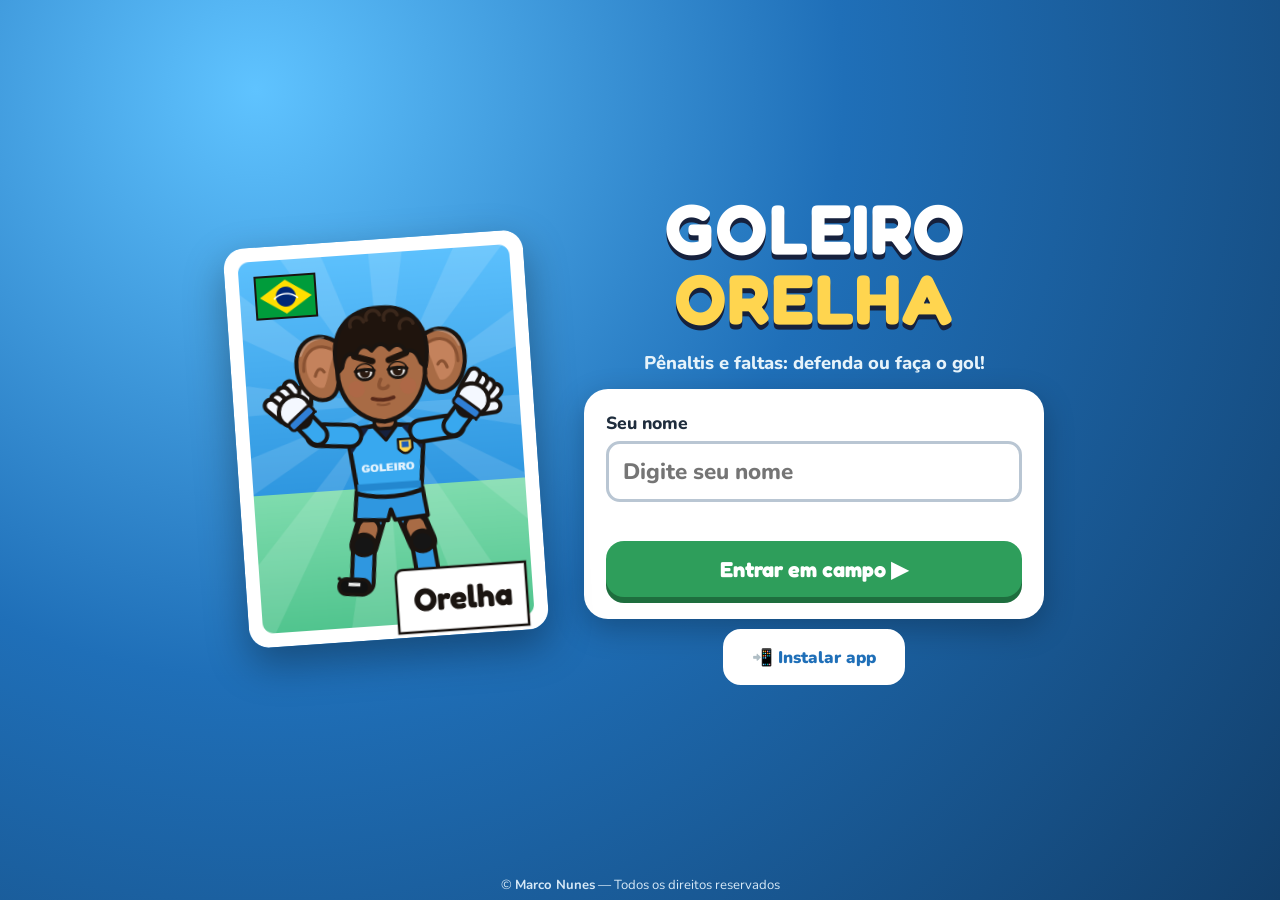
==== index.html @ e277b748 "Goleiro Orelha: pênaltis e faltas, modo goleiro e modo jogador Co-Authored-By: Claude Opus 5.5 <nore" ====
<!DOCTYPE html>
<html lang="pt-BR">
<head>
  <meta charset="UTF-8">
  <meta name="viewport" content="width=device-width, initial-scale=1.0, viewport-fit=cover">
  <meta name="theme-color" content="#1f6fb8">
  <meta name="author" content="Marco Nunes">
  <meta name="description" content="Goleiro Orelha: jogo de pênaltis e faltas. Defenda como goleiro ou desenhe o chute como atacante.">
  <meta name="mobile-web-app-capable" content="yes">
  <meta name="apple-mobile-web-app-capable" content="yes">
  <meta name="apple-mobile-web-app-title" content="Goleiro Orelha">
  <meta name="apple-mobile-web-app-status-bar-style" content="black-translucent">
  <meta name="format-detection" content="telephone=no">
  <title>Goleiro Orelha</title>
  <link rel="manifest" href="manifest.json">
  <link rel="icon" type="image/png" href="icons/icon-192.png">
  <link rel="apple-touch-icon" href="icons/apple-touch-icon.png">
  <link rel="preconnect" href="https://fonts.googleapis.com">
  <link rel="preconnect" href="https://fonts.gstatic.com" crossorigin>
  <link href="https://fonts.googleapis.com/css2?family=Fredoka:wght@500;600;700&family=Nunito:wght@700;800;900&display=swap" rel="stylesheet">
  <link rel="stylesheet" href="style.css?v=1">
</head>
<body>
  <main class="app">

    <!-- 1. Início: figurinha do Orelha e nome do jogador -->
    <section class="tela ativa" id="tela-nome">
      <div class="inicio">
        <img class="figurinha" src="personagens/orelha/capa.png" alt="Figurinha do Goleiro Orelha" width="600" height="800">
        <div class="inicio-lado">
          <h1 class="titulo"><span>GOLEIRO</span> <span class="ouro">ORELHA</span></h1>
          <p class="slogan">Pênaltis e faltas: defenda ou faça o gol!</p>
          <form class="cartao" id="form-nome" autocomplete="off">
            <label class="campo">
              <span>Seu nome</span>
              <input type="text" id="nome" maxlength="24" placeholder="Digite seu nome" required autocapitalize="words" autocorrect="off" spellcheck="false" enterkeyhint="go">
            </label>
            <p class="erro" id="erro-nome" role="alert"></p>
            <button class="btn-grande" type="submit">Entrar em campo ▶</button>
          </form>
          <button class="btn-sec" id="btn-instalar" type="button" hidden>📲 Instalar app</button>
        </div>
      </div>
    </section>

    <!-- 2. Modo: Goleiro ou Jogador -->
    <section class="tela" id="tela-modo">
      <h2 class="subtitulo">Escolha quem você quer ser, <span id="nome-modo"></span>!</h2>
      <div class="grade-escolhas">
        <button class="escolha" type="button" data-modo="goleiro">
          <span class="escolha-sprite" data-sprite="orelhaGoleiro" data-estado="pronto"></span>
          <span class="escolha-titulo">🧤 GOLEIRO</span>
          <span class="escolha-texto">Pule para o canto certo e defenda o chute do atacante.</span>
        </button>
        <button class="escolha" type="button" data-modo="jogador">
          <span class="escolha-sprite" data-sprite="orelhaAtacante" data-estado="comemora"></span>
          <span class="escolha-titulo">⚽ JOGADOR</span>
          <span class="escolha-texto">Desenhe o chute com o dedo e engane o goleiro.</span>
        </button>
      </div>
      <button class="btn-sec" type="button" data-voltar="tela-nome">← Voltar</button>
    </section>

    <!-- 3. Cobrança e nível -->
    <section class="tela" id="tela-nivel">
      <h2 class="subtitulo">Como vai ser a disputa?</h2>
      <div class="cartao cartao-config">
        <p class="rotulo">Cobrança</p>
        <div class="chips" id="chips-tipo">
          <button class="chip ativo" type="button" data-tipo="penalti">⚽ Pênalti</button>
          <button class="chip" type="button" data-tipo="falta">🧱 Falta</button>
          <button class="chip" type="button" data-tipo="misto">🔁 Os dois</button>
        </div>
        <p class="rotulo">Nível</p>
        <div class="chips" id="chips-nivel">
          <button class="chip ativo" type="button" data-nivel="facil">🙂 Fácil</button>
          <button class="chip" type="button" data-nivel="dificil">🔥 Difícil</button>
        </div>
        <p class="rotulo">Cobranças</p>
        <div class="chips" id="chips-qtd">
          <button class="chip ativo" type="button" data-qtd="5">5</button>
          <button class="chip" type="button" data-qtd="10">10</button>
        </div>
      </div>
      <div class="linha-botoes">
        <button class="btn-sec" type="button" data-voltar="tela-modo">← Voltar</button>
        <button class="btn-grande" id="btn-comecar" type="button">Começar ▶</button>
      </div>
    </section>

    <!-- 4. Jogo: painel lateral + campo -->
    <section class="tela" id="tela-jogo">
      <div class="jogo">
        <nav class="painel" aria-label="Controles do jogo">
          <button class="btn-painel" id="btn-som" type="button" aria-label="Som ligado"><span class="ic">⏻</span><span class="tx">Som</span></button>
          <button class="btn-painel" id="btn-pausa" type="button" aria-label="Pausar"><span class="ic">⏸</span><span class="tx">Pausar</span></button>
          <button class="btn-painel" id="btn-config" type="button" aria-label="Configurações"><span class="ic">⚙</span><span class="tx">Ajustes</span></button>
          <button class="btn-painel" id="btn-ajuda" type="button" aria-label="Ajuda"><span class="ic">?</span><span class="tx">Ajuda</span></button>
          <button class="btn-painel" id="btn-sair" type="button" aria-label="Sair da partida"><span class="ic">⌂</span><span class="tx">Sair</span></button>
        </nav>
        <div class="campo-area">
          <canvas id="campo" aria-label="Campo de futebol"></canvas>
          <div class="placar" aria-live="polite">
            <p class="placar-titulo">PLACAR</p>
            <p><span id="rotulo-a">DEFESAS</span> <b id="placar-a">0</b></p>
            <p><span id="rotulo-b">GOLS</span> <b id="placar-b">0</b></p>
            <p class="placar-cobranca" id="placar-cobranca">1/5</p>
          </div>
          <div class="aviso" id="aviso" aria-live="assertive"></div>
          <div class="dica" id="dica" hidden></div>
          <!-- controles do goleiro: as 5 direções -->
          <div class="controles" id="controles" hidden>
            <p class="controles-titulo">CONTROLES DO GOLEIRO</p>
            <div class="controles-grade">
              <button class="dir" type="button" data-zona="esqAlto" aria-label="Pular alto à esquerda">↖</button>
              <button class="dir" type="button" data-zona="centro" aria-label="Defender no centro">⬆</button>
              <button class="dir" type="button" data-zona="dirAlto" aria-label="Pular alto à direita">↗</button>
              <button class="dir" type="button" data-zona="esqBaixo" aria-label="Pular à esquerda">⬅</button>
              <span></span>
              <button class="dir" type="button" data-zona="dirBaixo" aria-label="Pular à direita">➡</button>
            </div>
          </div>
        </div>
      </div>

      <!-- explicação antes da primeira cobrança -->
      <div class="modal" id="modal-ajuda" hidden>
        <div class="cartao modal-cartao">
          <h3 class="subtitulo" id="ajuda-titulo">Como jogar</h3>
          <div id="ajuda-texto"></div>
          <button class="btn-grande" id="ajuda-ok" type="button">Bora! ▶</button>
        </div>
      </div>
      <div class="modal" id="modal-pausa" hidden>
        <div class="cartao modal-cartao">
          <h3 class="subtitulo">⏸ Jogo pausado</h3>
          <div class="linha-botoes">
            <button class="btn-grande" id="pausa-continuar" type="button">Continuar ▶</button>
            <button class="btn-sec" id="pausa-sair" type="button">Sair da partida</button>
          </div>
        </div>
      </div>
      <div class="modal" id="modal-config" hidden>
        <div class="cartao modal-cartao">
          <h3 class="subtitulo">⚙ Ajustes</h3>
          <p class="rotulo">Nível (vale na próxima cobrança)</p>
          <div class="chips" id="config-nivel">
            <button class="chip" type="button" data-nivel="facil">🙂 Fácil</button>
            <button class="chip" type="button" data-nivel="dificil">🔥 Difícil</button>
          </div>
          <p class="rotulo">Torcida</p>
          <div class="chips" id="config-torcida">
            <button class="chip" type="button" data-torcida="1">📣 Ligada</button>
            <button class="chip" type="button" data-torcida="0">🤫 Desligada</button>
          </div>
          <button class="btn-grande" id="config-ok" type="button">OK</button>
        </div>
      </div>
    </section>

    <!-- 5. Fim -->
    <section class="tela" id="tela-fim">
      <div class="cartao cartao-fim">
        <span class="fim-sprite" id="fim-sprite"></span>
        <h2 class="subtitulo" id="fim-titulo">Fim de jogo!</h2>
        <p class="fim-placar" id="fim-placar"></p>
        <p class="estrelas" id="fim-estrelas"></p>
        <p class="fim-texto" id="fim-texto"></p>
        <p class="recorde" id="fim-recorde"></p>
        <div class="linha-botoes">
          <button class="btn-grande" id="btn-de-novo" type="button">↻ Jogar de novo</button>
          <button class="btn-sec" id="btn-trocar-modo" type="button">Trocar modo</button>
        </div>
      </div>
      <div class="confete" id="confete" aria-hidden="true"></div>
    </section>
  </main>

  <footer class="credito">© <b>Marco Nunes</b> — Todos os direitos reservados</footer>

  <script src="dados.js?v=1"></script>
  <script src="jogo.js?v=1"></script>
  <script>
    if ('serviceWorker' in navigator) {
      window.addEventListener('load', () => navigator.serviceWorker.register('service-worker.js'));
    }
  </script>
</body>
</html>
---- style.css ----
/* Goleiro Orelha — © Marco Nunes — Todos os direitos reservados. */
:root {
  --azul: #1f6fb8;
  --azul-claro: #38a8ef;
  --marinho: #16213d;
  --ouro: #ffd54f;
  --verde: #2e9e5b;
  --vermelho: #e53935;
  --painel: #e8eef4;
  --painel-borda: #b9c6d3;
  --texto: #1f2d3d;
  --campo: #5f8aa0;
  --branco: #ffffff;
}

* { box-sizing: border-box; }
html, body { margin: 0; height: 100%; }
body {
  font-family: 'Nunito', system-ui, sans-serif;
  color: var(--texto);
  background: radial-gradient(circle at 20% 10%, #5fc3ff 0, #1f6fb8 45%, #123f6b 100%);
  min-height: 100dvh;
  display: flex; flex-direction: column;
  overscroll-behavior-y: none;            /* no Android, puxar a tela não recarrega o jogo */
  touch-action: manipulation;             /* sem zoom de dois toques */
  -webkit-user-select: none; user-select: none;
  -webkit-tap-highlight-color: transparent;
}
input { -webkit-user-select: text; user-select: text; }
:focus-visible { outline: 4px solid var(--ouro); outline-offset: 3px; }

.app {
  flex: 1; min-height: 0; width: 100%;
  padding: max(10px, env(safe-area-inset-top)) max(14px, env(safe-area-inset-right)) 6px max(14px, env(safe-area-inset-left));
  display: flex; flex-direction: column;
}
.tela { display: none; flex: 1; min-height: 0; flex-direction: column; align-items: center; justify-content: safe center; gap: 16px; overflow-y: auto; }
.tela.ativa { display: flex; animation: entrar 0.3s ease; }
@keyframes entrar { from { opacity: 0; transform: translateY(8px); } to { opacity: 1; transform: none; } }

h1, h2, h3 { font-family: 'Fredoka', 'Nunito', sans-serif; margin: 0; }
.titulo { font-size: clamp(2.4rem, 7vw, 4.4rem); line-height: 1; color: #fff; text-shadow: 0 5px 0 var(--marinho); letter-spacing: 1px; text-align: center; }
.titulo span { display: inline-block; }
.ouro { color: var(--ouro); }
.slogan { color: #e6f3fa; font-weight: 800; font-size: 1.15rem; margin: 6px 0 4px; text-align: center; }
.subtitulo { font-size: clamp(1.4rem, 4vw, 2rem); color: #fff; text-align: center; text-shadow: 0 3px 0 rgba(0,0,0,.25); }
.cartao { background: #fff; border-radius: 24px; padding: clamp(14px, 3vw, 22px); box-shadow: 0 10px 30px rgba(0,0,0,.25); width: min(460px, 100%); }
.cartao .subtitulo { color: var(--azul); text-shadow: none; }

/* início */
.inicio { display: flex; align-items: center; justify-content: center; gap: clamp(16px, 4vw, 48px); flex-wrap: wrap; width: 100%; }
.figurinha { width: clamp(150px, 26vw, 300px); height: auto; border-radius: 20px; transform: rotate(-4deg); box-shadow: 0 16px 40px rgba(0,0,0,.35); animation: balancar 3s ease-in-out infinite; }
@keyframes balancar { 50% { transform: rotate(3deg) translateY(-6px); } }
.inicio-lado { display: flex; flex-direction: column; align-items: center; gap: 10px; width: min(460px, 100%); }
#form-nome { display: flex; flex-direction: column; gap: 10px; }
.campo { display: flex; flex-direction: column; gap: 6px; font-weight: 800; font-size: 1.1rem; }
#nome { font: inherit; font-size: 1.4rem; padding: 12px 14px; border-radius: 14px; border: 3px solid var(--painel-borda); }
#nome:focus { border-color: var(--azul); outline: none; }
.erro { color: var(--vermelho); font-weight: 800; margin: 0; min-height: 1.2em; }

.btn-grande, .btn-sec { font: inherit; font-weight: 900; border-radius: 18px; cursor: pointer; min-height: 56px; padding: 10px 26px; }
.btn-grande { font-family: 'Fredoka', sans-serif; font-size: 1.35rem; color: #fff; background: var(--verde); border: none; box-shadow: 0 6px 0 #1e6e3e; }
.btn-grande:active { transform: translateY(4px); box-shadow: 0 2px 0 #1e6e3e; }
.btn-sec { font-size: 1.05rem; background: #fff; color: var(--azul); border: 3px solid #fff; }
.linha-botoes { display: flex; flex-wrap: wrap; gap: 12px; justify-content: center; }

/* escolha do modo (como no protótipo) */
.grade-escolhas { display: grid; grid-template-columns: repeat(auto-fit, minmax(240px, 1fr)); gap: 18px; width: min(820px, 100%); }
.escolha {
  font: inherit; cursor: pointer; border: 4px solid #cfe3f2; border-radius: 26px; background: linear-gradient(#ffffff, #e8f1f8);
  padding: 16px; display: grid; grid-template-columns: auto 1fr; grid-template-rows: auto auto; column-gap: 14px; align-items: center; text-align: left;
  box-shadow: 0 0 0 4px rgba(255,255,255,.25), 0 10px 26px rgba(0,0,0,.25); transition: transform .15s;
}
.escolha:hover, .escolha:focus-visible { transform: translateY(-4px) scale(1.02); border-color: var(--ouro); }
.escolha-sprite { grid-row: span 2; width: 110px; aspect-ratio: 1; background-repeat: no-repeat; }
.escolha-titulo { font-family: 'Fredoka', sans-serif; font-size: 1.9rem; color: var(--marinho); }
.escolha-texto { font-weight: 700; color: #4a5b6c; }

.cartao-config { display: flex; flex-direction: column; gap: 8px; }
.rotulo { margin: 6px 0 0; font-weight: 900; color: var(--marinho); }
.chips { display: flex; flex-wrap: wrap; gap: 8px; }
.chip { font: inherit; font-weight: 900; font-size: 1.05rem; min-height: 48px; padding: 6px 16px; border-radius: 999px; border: 3px solid var(--painel-borda); background: #fff; color: var(--texto); cursor: pointer; }
.chip.ativo { background: var(--azul); border-color: var(--azul); color: #fff; }

/* ---------- jogo ---------- */
#tela-jogo { justify-content: stretch; align-items: stretch; }
.jogo { flex: 1; min-height: 0; display: grid; grid-template-columns: auto 1fr; gap: 12px; }
.painel {
  background: var(--painel); border-radius: 24px; padding: 12px 10px; display: flex; flex-direction: column; gap: 10px; align-items: center; justify-content: center;
  box-shadow: inset -10px 0 0 -6px #cdd8e2, 0 8px 22px rgba(0,0,0,.25); position: relative;
}
/* espiral de caderno, como no protótipo */
.painel::after {
  content: ''; position: absolute; right: -9px; top: 18px; bottom: 18px; width: 18px;
  background: radial-gradient(circle at 9px 9px, #8fa1b3 5px, transparent 6px) 0 0 / 18px 30px repeat-y;
}
.btn-painel {
  width: 70px; height: 70px; border-radius: 18px; border: 3px solid var(--painel-borda); background: linear-gradient(#fff, #dfe7ef);
  box-shadow: 0 4px 0 #b3c1ce; cursor: pointer; display: flex; flex-direction: column; align-items: center; justify-content: center; gap: 2px; color: #24384c; font: inherit;
}
.btn-painel .ic { font-size: 1.7rem; line-height: 1; font-weight: 900; }
.btn-painel .tx { font-size: .72rem; font-weight: 900; }
.btn-painel[aria-pressed="false"] { opacity: .5; }
.btn-painel:active { transform: translateY(3px); box-shadow: 0 1px 0 #b3c1ce; }

.campo-area { position: relative; min-height: 0; border-radius: 24px; overflow: hidden; background: var(--campo); box-shadow: 0 8px 22px rgba(0,0,0,.25); }
#campo { position: absolute; inset: 0; width: 100%; height: 100%; display: block; touch-action: none; }

.placar {
  position: absolute; top: 10px; right: 10px; background: rgba(240,245,250,.95); border: 3px solid var(--painel-borda); border-radius: 16px;
  padding: 6px 14px; text-align: right; font-weight: 900; font-size: clamp(.8rem, 1.8vw, 1.05rem); line-height: 1.35; pointer-events: none;
}
.placar p { margin: 0; }
.placar-titulo { text-align: center; font-family: 'Fredoka', sans-serif; font-size: 1.15em; border-bottom: 2px solid var(--painel-borda); margin-bottom: 2px !important; }
.placar b { font-size: 1.25em; color: var(--azul); }
.placar-cobranca { color: #5a6b7c; text-align: center !important; }
.placar-cobranca::before { content: "cobrança "; }

.aviso {
  position: absolute; left: 50%; top: 42%; transform: translate(-50%, -50%) scale(0); pointer-events: none;
  font-family: 'Fredoka', sans-serif; font-size: clamp(2.2rem, 8vw, 5rem); color: #fff; white-space: nowrap;
  text-shadow: 0 5px 0 var(--marinho), 0 0 24px rgba(0,0,0,.4); -webkit-text-stroke: 2px var(--marinho);
}
.aviso.mostrar { animation: estourar 1.5s ease forwards; }
@keyframes estourar { 0% { transform: translate(-50%, -50%) scale(0) rotate(-8deg); } 18% { transform: translate(-50%, -50%) scale(1.15) rotate(3deg); } 30% { transform: translate(-50%, -50%) scale(1) rotate(0); } 85% { opacity: 1; } 100% { opacity: 0; transform: translate(-50%, -50%) scale(1); } }
.dica {
  position: absolute; right: 10px; bottom: 10px; background: rgba(22,33,61,.85); color: #fff; font-weight: 900;
  padding: 8px 16px; border-radius: 18px; font-size: clamp(.85rem, 2vw, 1.05rem); text-align: center; pointer-events: none; max-width: min(42%, 340px);
}

.controles {
  position: absolute; left: 10px; bottom: 10px; background: rgba(36,56,76,.82); border-radius: 18px; padding: 8px 10px 10px;
}
.controles-titulo { margin: 0 0 6px; color: #fff; font-weight: 900; font-size: .72rem; text-align: center; letter-spacing: .5px; }
.controles-grade { display: grid; grid-template-columns: repeat(3, var(--botao, 64px)); gap: 8px; }
.dir {
  height: var(--botao, 64px); border-radius: 16px; border: 3px solid #cfe0ee; background: linear-gradient(#fff, #dde8f1); font-size: 1.8rem; font-weight: 900; color: #24384c;
  box-shadow: 0 4px 0 #9fb3c5; cursor: pointer; touch-action: manipulation;
}
.dir:active, .dir.apertado { transform: translateY(3px); background: var(--ouro); box-shadow: 0 1px 0 #9fb3c5; }
.controles.travado .dir { opacity: .45; }

.modal { position: fixed; inset: 0; z-index: 20; background: rgba(10,20,35,.6); display: grid; place-items: center; padding: 16px; }
.modal[hidden] { display: none; }
.modal-cartao { display: flex; flex-direction: column; gap: 12px; max-height: 90dvh; overflow: auto; overscroll-behavior: contain; }
#ajuda-texto { font-weight: 700; font-size: 1.05rem; line-height: 1.5; }
#ajuda-texto ul { margin: 0; padding-left: 1.2em; }
#ajuda-texto li { margin-bottom: 6px; }

/* fim */
.cartao-fim { text-align: center; display: flex; flex-direction: column; align-items: center; gap: 8px; }
.fim-sprite { width: 170px; aspect-ratio: 1; background-repeat: no-repeat; }
.fim-placar { font-family: 'Fredoka', sans-serif; font-size: 2rem; margin: 0; color: var(--marinho); }
.estrelas { font-size: 2.6rem; margin: 0; letter-spacing: 6px; }
.fim-texto { font-weight: 800; font-size: 1.1rem; margin: 0; }
.recorde { font-weight: 900; color: var(--azul); margin: 0; }
.confete { position: fixed; inset: 0; pointer-events: none; overflow: hidden; z-index: 30; }
.confete span { position: absolute; top: -40px; font-size: 1.8rem; animation: cair linear forwards; }
@keyframes cair { to { transform: translateY(110vh) rotate(540deg); } }

.credito { text-align: center; font-size: .82rem; color: #d7e9f7; padding: 2px 12px max(6px, env(safe-area-inset-bottom)); }
body.jogando .credito { display: none; }

/* celular em pé: painel vira uma barra em cima */
@media (orientation: portrait), (max-width: 700px) {
  .jogo { grid-template-columns: 1fr; grid-template-rows: auto 1fr; }
  .painel { flex-direction: row; padding: 8px; border-radius: 18px; }
  .painel::after { display: none; }
  .btn-painel { width: 56px; height: 52px; border-radius: 14px; }
  .btn-painel .ic { font-size: 1.3rem; }
  .btn-painel .tx { font-size: .6rem; }
  .controles { left: 50%; transform: translateX(-50%); --botao: clamp(56px, 17vw, 72px); }
  .escolha-sprite { width: 86px; }
  .placar { top: 6px; right: auto; left: 50%; transform: translateX(-50%); display: flex; gap: 10px; align-items: baseline; padding: 3px 12px; border-radius: 999px; white-space: nowrap; font-size: .74rem; }
  .placar-titulo { display: none; }
  .placar-cobranca::before { content: "⚽ "; }
}
/* celular deitado e baixinho */
@media (max-height: 620px) {
  .fim-sprite { width: 110px; }
  .cartao-fim { gap: 4px; padding: 12px; }
  .estrelas { font-size: 2rem; }
}
@media (max-height: 460px) {
  .btn-painel { width: 54px; height: 50px; }
  .btn-painel .tx { display: none; }
  .controles { --botao: 50px; padding: 6px; }
  .controles-titulo { display: none; }
  .figurinha { width: 130px; }
  .titulo { font-size: 2.2rem; }
}

@media (prefers-reduced-motion: reduce) {
  *, *::before, *::after { animation-duration: .01ms !important; animation-iteration-count: 1 !important; }
}
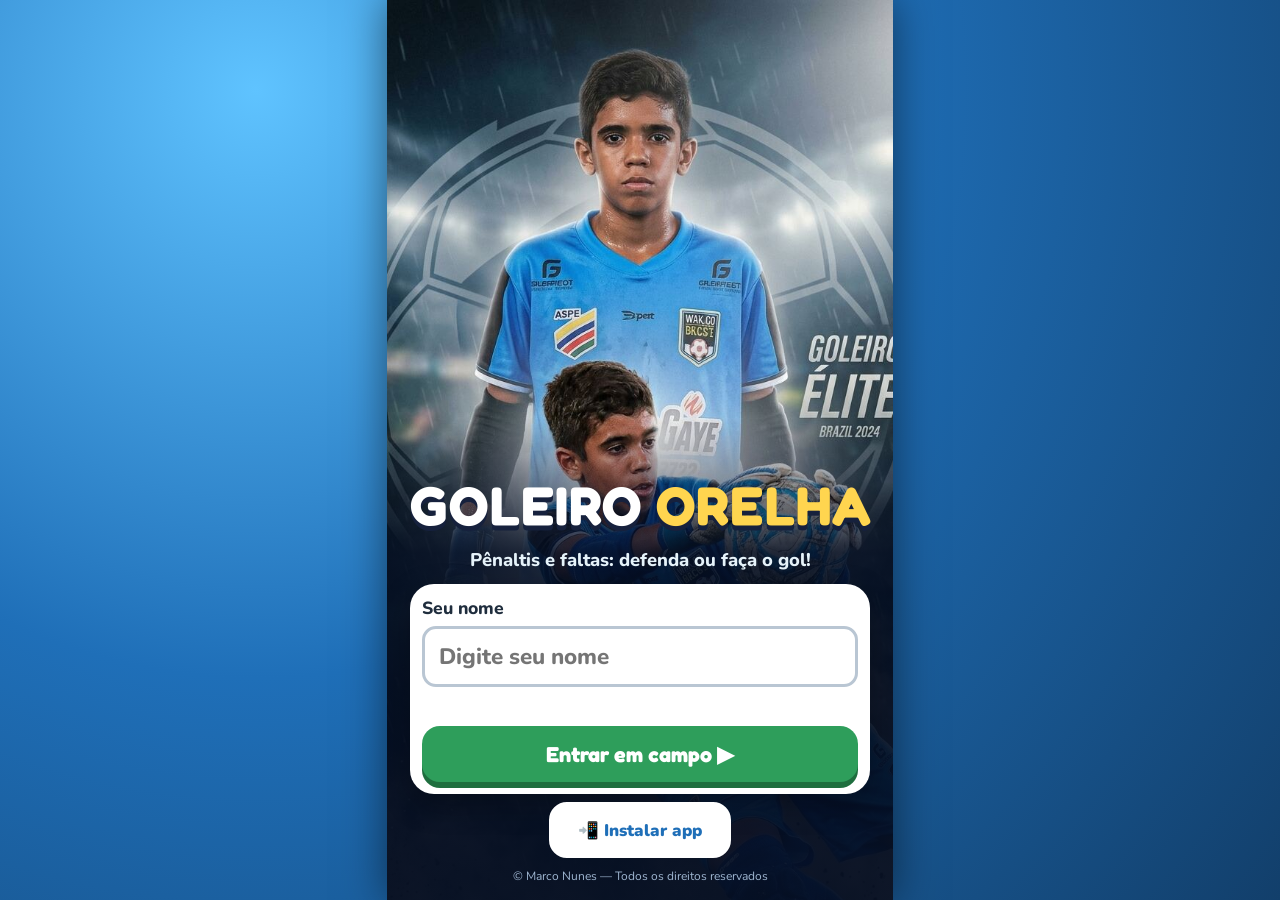
==== commit 562fc834: "Jogo vertical em perspectiva 3D, sprites flat, pôster de início, batucada e música de torcida no gol" ====
--- a/index.html
+++ b/index.html
@@ -18,16 +18,16 @@
   <link rel="preconnect" href="https://fonts.googleapis.com">
   <link rel="preconnect" href="https://fonts.gstatic.com" crossorigin>
   <link href="https://fonts.googleapis.com/css2?family=Fredoka:wght@500;600;700&family=Nunito:wght@700;800;900&display=swap" rel="stylesheet">
-  <link rel="stylesheet" href="style.css?v=1">
+  <link rel="stylesheet" href="style.css?v=3">
 </head>
-<body>
+<body class="tela-cheia">
   <main class="app">
 
     <!-- 1. Início: figurinha do Orelha e nome do jogador -->
     <section class="tela ativa" id="tela-nome">
-      <div class="inicio">
-        <img class="figurinha" src="personagens/orelha/capa.png" alt="Figurinha do Goleiro Orelha" width="600" height="800">
-        <div class="inicio-lado">
+      <div class="capa-inicio">
+        <img class="capa-img" src="assets/capa-inicio.jpg" alt="O goleiro Orelha defendendo a bola" width="688" height="1529">
+        <div class="capa-conteudo">
           <h1 class="titulo"><span>GOLEIRO</span> <span class="ouro">ORELHA</span></h1>
           <p class="slogan">Pênaltis e faltas: defenda ou faça o gol!</p>
           <form class="cartao" id="form-nome" autocomplete="off">
@@ -39,6 +39,7 @@
             <button class="btn-grande" type="submit">Entrar em campo ▶</button>
           </form>
           <button class="btn-sec" id="btn-instalar" type="button" hidden>📲 Instalar app</button>
+          <p class="credito-capa">© Marco Nunes — Todos os direitos reservados</p>
         </div>
       </div>
     </section>
@@ -88,38 +89,36 @@
       </div>
     </section>
 
-    <!-- 4. Jogo: painel lateral + campo -->
+    <!-- 4. Jogo: tela vertical, câmera atrás do cobrador (como os jogos de pênalti de celular) -->
     <section class="tela" id="tela-jogo">
-      <div class="jogo">
-        <nav class="painel" aria-label="Controles do jogo">
-          <button class="btn-painel" id="btn-som" type="button" aria-label="Som ligado"><span class="ic">⏻</span><span class="tx">Som</span></button>
-          <button class="btn-painel" id="btn-pausa" type="button" aria-label="Pausar"><span class="ic">⏸</span><span class="tx">Pausar</span></button>
-          <button class="btn-painel" id="btn-config" type="button" aria-label="Configurações"><span class="ic">⚙</span><span class="tx">Ajustes</span></button>
-          <button class="btn-painel" id="btn-ajuda" type="button" aria-label="Ajuda"><span class="ic">?</span><span class="tx">Ajuda</span></button>
-          <button class="btn-painel" id="btn-sair" type="button" aria-label="Sair da partida"><span class="ic">⌂</span><span class="tx">Sair</span></button>
-        </nav>
-        <div class="campo-area">
-          <canvas id="campo" aria-label="Campo de futebol"></canvas>
-          <div class="placar" aria-live="polite">
-            <p class="placar-titulo">PLACAR</p>
-            <p><span id="rotulo-a">DEFESAS</span> <b id="placar-a">0</b></p>
-            <p><span id="rotulo-b">GOLS</span> <b id="placar-b">0</b></p>
-            <p class="placar-cobranca" id="placar-cobranca">1/5</p>
+      <div class="palco">
+        <canvas id="campo" aria-label="Campo de futebol"></canvas>
+        <div class="hud">
+          <div class="hud-grupo">
+            <button class="btn-hud" id="btn-pausa" type="button" aria-label="Pausar">⏸</button>
+            <button class="btn-hud" id="btn-som" type="button" aria-label="Som ligado">🔊</button>
           </div>
-          <div class="aviso" id="aviso" aria-live="assertive"></div>
-          <div class="dica" id="dica" hidden></div>
-          <!-- controles do goleiro: as 5 direções -->
-          <div class="controles" id="controles" hidden>
-            <p class="controles-titulo">CONTROLES DO GOLEIRO</p>
-            <div class="controles-grade">
-              <button class="dir" type="button" data-zona="esqAlto" aria-label="Pular alto à esquerda">↖</button>
-              <button class="dir" type="button" data-zona="centro" aria-label="Defender no centro">⬆</button>
-              <button class="dir" type="button" data-zona="dirAlto" aria-label="Pular alto à direita">↗</button>
-              <button class="dir" type="button" data-zona="esqBaixo" aria-label="Pular à esquerda">⬅</button>
-              <span></span>
-              <button class="dir" type="button" data-zona="dirBaixo" aria-label="Pular à direita">➡</button>
-            </div>
+          <div class="estrelas-hud" id="estrelas-hud" aria-label="Cobranças"></div>
+          <div class="hud-grupo">
+            <button class="btn-hud" id="btn-ajuda" type="button" aria-label="Ajuda">?</button>
+            <button class="btn-hud" id="btn-config" type="button" aria-label="Ajustes">⚙</button>
+            <button class="btn-hud" id="btn-sair" type="button" aria-label="Sair da partida">⌂</button>
           </div>
+        </div>
+        <div class="placar" aria-live="polite">
+          <span><span id="rotulo-a">DEFESAS</span> <b id="placar-a">0</b></span>
+          <span><span id="rotulo-b">GOLS</span> <b id="placar-b">0</b></span>
+          <span class="placar-cobranca" id="placar-cobranca">1/5</span>
+        </div>
+        <div class="aviso" id="aviso" aria-live="assertive"></div>
+        <div class="dica" id="dica" hidden></div>
+        <!-- controles do goleiro: as 5 direções (também dá para tocar no canto do gol) -->
+        <div class="controles" id="controles" hidden>
+          <button class="dir d-esqAlto" type="button" data-zona="esqAlto" aria-label="Pular alto à esquerda">↖</button>
+          <button class="dir d-esqBaixo" type="button" data-zona="esqBaixo" aria-label="Pular à esquerda">⬅</button>
+          <button class="dir d-centro" type="button" data-zona="centro" aria-label="Defender no centro">⬆</button>
+          <button class="dir d-dirBaixo" type="button" data-zona="dirBaixo" aria-label="Pular à direita">➡</button>
+          <button class="dir d-dirAlto" type="button" data-zona="dirAlto" aria-label="Pular alto à direita">↗</button>
         </div>
       </div>
 
@@ -178,8 +177,8 @@
 
   <footer class="credito">© <b>Marco Nunes</b> — Todos os direitos reservados</footer>
 
-  <script src="dados.js?v=1"></script>
-  <script src="jogo.js?v=1"></script>
+  <script src="dados.js?v=3"></script>
+  <script src="jogo.js?v=3"></script>
   <script>
     if ('serviceWorker' in navigator) {
       window.addEventListener('load', () => navigator.serviceWorker.register('service-worker.js'));
--- a/style.css
+++ b/style.css
@@ -82,63 +82,66 @@
 .chip { font: inherit; font-weight: 900; font-size: 1.05rem; min-height: 48px; padding: 6px 16px; border-radius: 999px; border: 3px solid var(--painel-borda); background: #fff; color: var(--texto); cursor: pointer; }
 .chip.ativo { background: var(--azul); border-color: var(--azul); color: #fff; }
 
-/* ---------- jogo ---------- */
-#tela-jogo { justify-content: stretch; align-items: stretch; }
-.jogo { flex: 1; min-height: 0; display: grid; grid-template-columns: auto 1fr; gap: 12px; }
-.painel {
-  background: var(--painel); border-radius: 24px; padding: 12px 10px; display: flex; flex-direction: column; gap: 10px; align-items: center; justify-content: center;
-  box-shadow: inset -10px 0 0 -6px #cdd8e2, 0 8px 22px rgba(0,0,0,.25); position: relative;
+/* ---------- jogo: tela vertical (9:16), câmera atrás do cobrador ---------- */
+#tela-jogo { justify-content: center; align-items: center; padding: 0; }
+body.jogando .app { padding: 0; }
+.palco {
+  position: relative; height: 100dvh; width: min(100vw, calc(100dvh * 9 / 16)); max-height: 100dvh;
+  overflow: hidden; background: #4caf3a; box-shadow: 0 0 40px rgba(0,0,0,.5);
 }
-/* espiral de caderno, como no protótipo */
-.painel::after {
-  content: ''; position: absolute; right: -9px; top: 18px; bottom: 18px; width: 18px;
-  background: radial-gradient(circle at 9px 9px, #8fa1b3 5px, transparent 6px) 0 0 / 18px 30px repeat-y;
-}
-.btn-painel {
-  width: 70px; height: 70px; border-radius: 18px; border: 3px solid var(--painel-borda); background: linear-gradient(#fff, #dfe7ef);
-  box-shadow: 0 4px 0 #b3c1ce; cursor: pointer; display: flex; flex-direction: column; align-items: center; justify-content: center; gap: 2px; color: #24384c; font: inherit;
-}
-.btn-painel .ic { font-size: 1.7rem; line-height: 1; font-weight: 900; }
-.btn-painel .tx { font-size: .72rem; font-weight: 900; }
-.btn-painel[aria-pressed="false"] { opacity: .5; }
-.btn-painel:active { transform: translateY(3px); box-shadow: 0 1px 0 #b3c1ce; }
-
-.campo-area { position: relative; min-height: 0; border-radius: 24px; overflow: hidden; background: var(--campo); box-shadow: 0 8px 22px rgba(0,0,0,.25); }
+@media (min-aspect-ratio: 10/16) { .palco { border-radius: 0; } }
 #campo { position: absolute; inset: 0; width: 100%; height: 100%; display: block; touch-action: none; }
 
+.hud {
+  position: absolute; left: 0; right: 0; top: 0; display: flex; justify-content: space-between; align-items: center; gap: 6px;
+  padding: max(8px, env(safe-area-inset-top)) 8px 6px; pointer-events: none;
+}
+.hud-grupo { display: flex; gap: 6px; pointer-events: auto; }
+.btn-hud {
+  width: 42px; height: 42px; border-radius: 12px; border: 2px solid rgba(255,255,255,.8); background: rgba(20,40,70,.55); color: #fff;
+  font: inherit; font-size: 1.2rem; font-weight: 900; cursor: pointer; display: grid; place-items: center; backdrop-filter: blur(2px);
+}
+.btn-hud[aria-pressed="false"] { opacity: .55; }
+.btn-hud:active { transform: scale(.92); }
+.estrelas-hud { display: flex; gap: 2px; font-size: clamp(1rem, 4.6vw, 1.5rem); filter: drop-shadow(0 2px 0 rgba(0,0,0,.35)); }
+.estrelas-hud span { opacity: .45; }
+.estrelas-hud span.bom, .estrelas-hud span.ruim { opacity: 1; }
+
 .placar {
-  position: absolute; top: 10px; right: 10px; background: rgba(240,245,250,.95); border: 3px solid var(--painel-borda); border-radius: 16px;
-  padding: 6px 14px; text-align: right; font-weight: 900; font-size: clamp(.8rem, 1.8vw, 1.05rem); line-height: 1.35; pointer-events: none;
+  position: absolute; top: calc(max(8px, env(safe-area-inset-top)) + 48px); left: 50%; transform: translateX(-50%);
+  display: flex; gap: 12px; align-items: baseline; white-space: nowrap; pointer-events: none;
+  background: rgba(240,245,250,.92); border-radius: 999px; padding: 3px 14px; font-weight: 900; font-size: .78rem; color: var(--marinho);
 }
-.placar p { margin: 0; }
-.placar-titulo { text-align: center; font-family: 'Fredoka', sans-serif; font-size: 1.15em; border-bottom: 2px solid var(--painel-borda); margin-bottom: 2px !important; }
-.placar b { font-size: 1.25em; color: var(--azul); }
-.placar-cobranca { color: #5a6b7c; text-align: center !important; }
-.placar-cobranca::before { content: "cobrança "; }
+.placar b { font-size: 1.15em; color: var(--azul); }
+.placar-cobranca { color: #5a6b7c; }
+.placar-cobranca::before { content: "⚽ "; }
 
 .aviso {
-  position: absolute; left: 50%; top: 42%; transform: translate(-50%, -50%) scale(0); pointer-events: none;
-  font-family: 'Fredoka', sans-serif; font-size: clamp(2.2rem, 8vw, 5rem); color: #fff; white-space: nowrap;
+  position: absolute; left: 50%; top: 46%; transform: translate(-50%, -50%) scale(0); pointer-events: none;
+  font-family: 'Fredoka', sans-serif; font-size: clamp(2.2rem, 12vw, 4.2rem); color: #fff; white-space: nowrap;
   text-shadow: 0 5px 0 var(--marinho), 0 0 24px rgba(0,0,0,.4); -webkit-text-stroke: 2px var(--marinho);
 }
 .aviso.mostrar { animation: estourar 1.5s ease forwards; }
 @keyframes estourar { 0% { transform: translate(-50%, -50%) scale(0) rotate(-8deg); } 18% { transform: translate(-50%, -50%) scale(1.15) rotate(3deg); } 30% { transform: translate(-50%, -50%) scale(1) rotate(0); } 85% { opacity: 1; } 100% { opacity: 0; transform: translate(-50%, -50%) scale(1); } }
 .dica {
-  position: absolute; right: 10px; bottom: 10px; background: rgba(22,33,61,.85); color: #fff; font-weight: 900;
-  padding: 8px 16px; border-radius: 18px; font-size: clamp(.85rem, 2vw, 1.05rem); text-align: center; pointer-events: none; max-width: min(42%, 340px);
+  position: absolute; left: 50%; top: 58%; transform: translateX(-50%); background: rgba(22,33,61,.82); color: #fff; font-weight: 900;
+  padding: 8px 16px; border-radius: 18px; font-size: clamp(.85rem, 3.8vw, 1.05rem); text-align: center; pointer-events: none; width: max-content; max-width: 86%;
 }
 
-.controles {
-  position: absolute; left: 10px; bottom: 10px; background: rgba(36,56,76,.82); border-radius: 18px; padding: 8px 10px 10px;
+/* botões do goleiro: nas laterais e embaixo, sem cobrir o gol */
+.controles { position: absolute; inset: auto 0 max(14px, env(safe-area-inset-bottom)) 0; height: 0; }
+.dir {
+  position: absolute; width: clamp(58px, 17vw, 76px); height: clamp(58px, 17vw, 76px); border-radius: 50%;
+  border: 3px solid rgba(255,255,255,.9); background: rgba(255,255,255,.32); color: #fff; font-size: 1.9rem; font-weight: 900;
+  text-shadow: 0 2px 0 rgba(0,0,0,.4); box-shadow: 0 4px 12px rgba(0,0,0,.3); cursor: pointer; touch-action: manipulation; backdrop-filter: blur(2px);
 }
-.controles-titulo { margin: 0 0 6px; color: #fff; font-weight: 900; font-size: .72rem; text-align: center; letter-spacing: .5px; }
-.controles-grade { display: grid; grid-template-columns: repeat(3, var(--botao, 64px)); gap: 8px; }
-.dir {
-  height: var(--botao, 64px); border-radius: 16px; border: 3px solid #cfe0ee; background: linear-gradient(#fff, #dde8f1); font-size: 1.8rem; font-weight: 900; color: #24384c;
-  box-shadow: 0 4px 0 #9fb3c5; cursor: pointer; touch-action: manipulation;
-}
-.dir:active, .dir.apertado { transform: translateY(3px); background: var(--ouro); box-shadow: 0 1px 0 #9fb3c5; }
-.controles.travado .dir { opacity: .45; }
+.d-esqAlto { left: 12px; bottom: 150px; }
+.d-esqBaixo { left: 12px; bottom: 66px; }
+.d-centro { left: 50%; bottom: 8px; transform: translateX(-50%); }
+.d-dirBaixo { right: 12px; bottom: 66px; }
+.d-dirAlto { right: 12px; bottom: 150px; }
+.dir:active, .dir.apertado { background: var(--ouro); color: var(--marinho); }
+.controles.travado .dir { opacity: .4; }
 
 .modal { position: fixed; inset: 0; z-index: 20; background: rgba(10,20,35,.6); display: grid; place-items: center; padding: 16px; }
 .modal[hidden] { display: none; }
@@ -161,19 +164,8 @@
 .credito { text-align: center; font-size: .82rem; color: #d7e9f7; padding: 2px 12px max(6px, env(safe-area-inset-bottom)); }
 body.jogando .credito { display: none; }
 
-/* celular em pé: painel vira uma barra em cima */
-@media (orientation: portrait), (max-width: 700px) {
-  .jogo { grid-template-columns: 1fr; grid-template-rows: auto 1fr; }
-  .painel { flex-direction: row; padding: 8px; border-radius: 18px; }
-  .painel::after { display: none; }
-  .btn-painel { width: 56px; height: 52px; border-radius: 14px; }
-  .btn-painel .ic { font-size: 1.3rem; }
-  .btn-painel .tx { font-size: .6rem; }
-  .controles { left: 50%; transform: translateX(-50%); --botao: clamp(56px, 17vw, 72px); }
+@media (max-width: 700px) {
   .escolha-sprite { width: 86px; }
-  .placar { top: 6px; right: auto; left: 50%; transform: translateX(-50%); display: flex; gap: 10px; align-items: baseline; padding: 3px 12px; border-radius: 999px; white-space: nowrap; font-size: .74rem; }
-  .placar-titulo { display: none; }
-  .placar-cobranca::before { content: "⚽ "; }
 }
 /* celular deitado e baixinho */
 @media (max-height: 620px) {
@@ -182,10 +174,6 @@
   .estrelas { font-size: 2rem; }
 }
 @media (max-height: 460px) {
-  .btn-painel { width: 54px; height: 50px; }
-  .btn-painel .tx { display: none; }
-  .controles { --botao: 50px; padding: 6px; }
-  .controles-titulo { display: none; }
   .figurinha { width: 130px; }
   .titulo { font-size: 2.2rem; }
 }
@@ -193,3 +181,18 @@
 @media (prefers-reduced-motion: reduce) {
   *, *::before, *::after { animation-duration: .01ms !important; animation-iteration-count: 1 !important; }
 }
+
+/* tela inicial: pôster do Orelha na tela toda (vertical) com o título e o nome embaixo */
+body.tela-cheia .app { padding: 0; }
+body.tela-cheia .credito { display: none; }
+#tela-nome { padding: 0; }
+.capa-inicio { position: relative; height: 100dvh; width: min(100vw, calc(100dvh * 9 / 16)); overflow: hidden; box-shadow: 0 0 40px rgba(0,0,0,.5); }
+.capa-img { position: absolute; inset: 0; width: 100%; height: 100%; object-fit: cover; object-position: center top; }
+.capa-conteudo {
+  position: absolute; left: 0; right: 0; bottom: 0; display: flex; flex-direction: column; align-items: center; gap: 8px;
+  padding: 60px 16px max(16px, env(safe-area-inset-bottom));
+  background: linear-gradient(rgba(5,15,35,0), rgba(5,15,35,.88) 28%, rgba(5,15,35,.95));
+}
+.capa-conteudo .titulo { font-size: clamp(2.2rem, 11vw, 3.4rem); }
+.capa-conteudo .cartao { padding: 12px; }
+.capa-conteudo .credito-capa { color: #9fb6d1; font-size: .75rem; margin: 2px 0 0; }
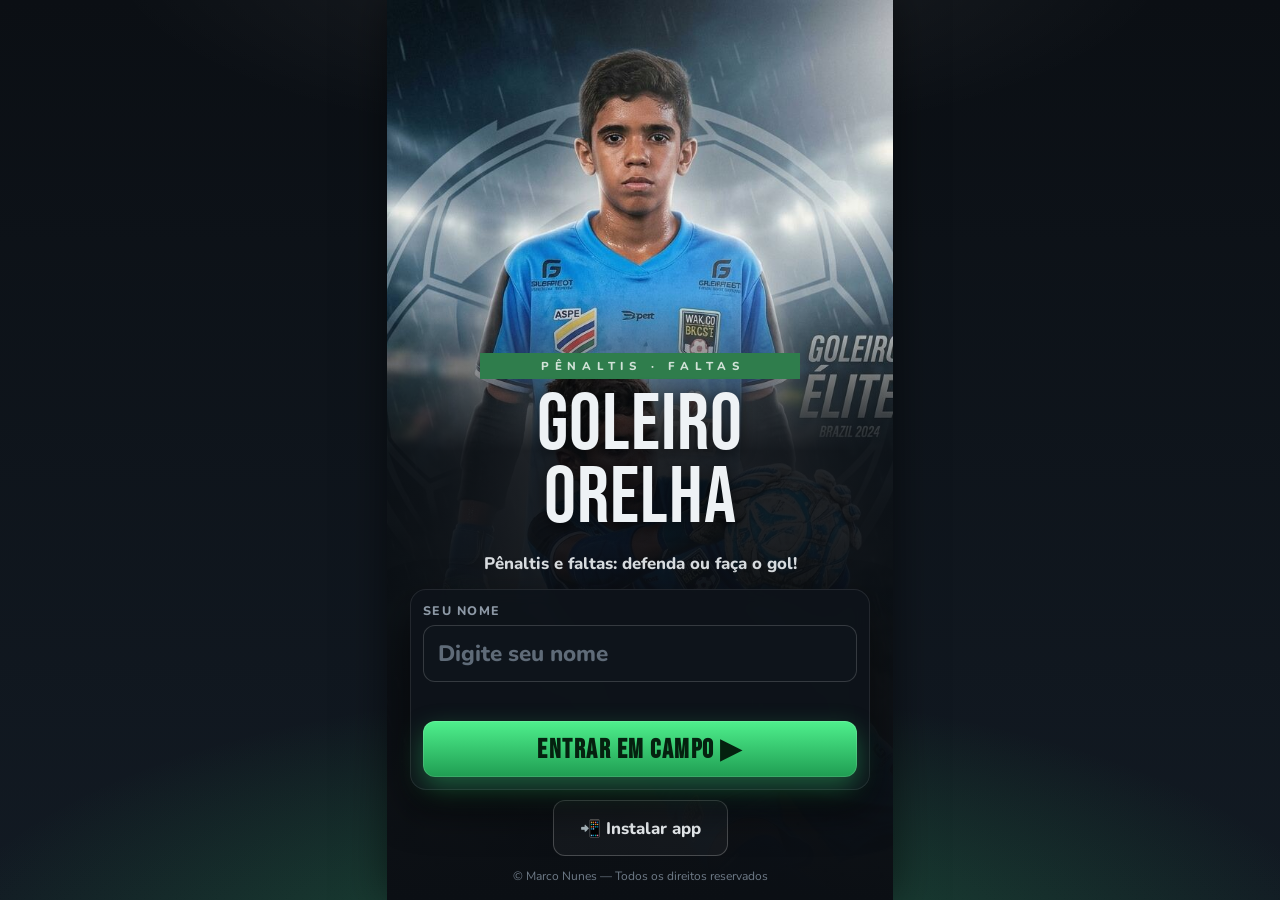
==== commit 6679ee09: "Visual escuro de app esportivo: títulos condensados, faixa verde, cartões de vidro e botões neon Co-" ====
--- a/index.html
+++ b/index.html
@@ -17,8 +17,8 @@
   <link rel="apple-touch-icon" href="icons/apple-touch-icon.png">
   <link rel="preconnect" href="https://fonts.googleapis.com">
   <link rel="preconnect" href="https://fonts.gstatic.com" crossorigin>
-  <link href="https://fonts.googleapis.com/css2?family=Fredoka:wght@500;600;700&family=Nunito:wght@700;800;900&display=swap" rel="stylesheet">
-  <link rel="stylesheet" href="style.css?v=3">
+  <link href="https://fonts.googleapis.com/css2?family=Bebas+Neue&family=Fredoka:wght@500;600;700&family=Nunito:wght@700;800;900&display=swap" rel="stylesheet">
+  <link rel="stylesheet" href="style.css?v=4">
 </head>
 <body class="tela-cheia">
   <main class="app">
@@ -28,6 +28,7 @@
       <div class="capa-inicio">
         <img class="capa-img" src="assets/capa-inicio.jpg" alt="O goleiro Orelha defendendo a bola" width="688" height="1529">
         <div class="capa-conteudo">
+          <p class="selo-topo">Pênaltis · Faltas</p>
           <h1 class="titulo"><span>GOLEIRO</span> <span class="ouro">ORELHA</span></h1>
           <p class="slogan">Pênaltis e faltas: defenda ou faça o gol!</p>
           <form class="cartao" id="form-nome" autocomplete="off">
@@ -46,7 +47,8 @@
 
     <!-- 2. Modo: Goleiro ou Jogador -->
     <section class="tela" id="tela-modo">
-      <h2 class="subtitulo">Escolha quem você quer ser, <span id="nome-modo"></span>!</h2>
+      <p class="selo-topo">Escolha o modo</p>
+      <h2 class="subtitulo">Quem você quer ser, <span id="nome-modo"></span>?</h2>
       <div class="grade-escolhas">
         <button class="escolha" type="button" data-modo="goleiro">
           <span class="escolha-sprite" data-sprite="orelhaGoleiro" data-estado="pronto"></span>
@@ -64,6 +66,7 @@
 
     <!-- 3. Cobrança e nível -->
     <section class="tela" id="tela-nivel">
+      <p class="selo-topo">Partida</p>
       <h2 class="subtitulo">Como vai ser a disputa?</h2>
       <div class="cartao cartao-config">
         <p class="rotulo">Cobrança</p>
@@ -177,8 +180,8 @@
 
   <footer class="credito">© <b>Marco Nunes</b> — Todos os direitos reservados</footer>
 
-  <script src="dados.js?v=3"></script>
-  <script src="jogo.js?v=3"></script>
+  <script src="dados.js?v=4"></script>
+  <script src="jogo.js?v=4"></script>
   <script>
     if ('serviceWorker' in navigator) {
       window.addEventListener('load', () => navigator.serviceWorker.register('service-worker.js'));
--- a/style.css
+++ b/style.css
@@ -196,3 +196,90 @@
 .capa-conteudo .titulo { font-size: clamp(2.2rem, 11vw, 3.4rem); }
 .capa-conteudo .cartao { padding: 12px; }
 .capa-conteudo .credito-capa { color: #9fb6d1; font-size: .75rem; margin: 2px 0 0; }
+
+/* =====================================================================
+   Tema escuro de app esportivo: fundo grafite com brilho de estádio, títulos condensados,
+   faixa verde com letras espaçadas, cartões de vidro escuro e botões verde-neon.
+   ===================================================================== */
+:root {
+  --fundo: #0b0f14; --fundo2: #121a23; --vidro: rgba(17, 24, 32, .86); --borda-vidro: rgba(255, 255, 255, .09);
+  --neon: #39e27a; --neon-escuro: #1f9d52; --faixa: #2f7d4c; --claro: #eef2f5; --cinza: #8d99a6;
+  --titulo: 'Bebas Neue', 'Oswald', 'Impact', sans-serif;
+}
+body {
+  color: var(--claro);
+  background:
+    radial-gradient(ellipse 80% 45% at 50% 108%, rgba(57, 226, 122, .28), transparent 70%),
+    radial-gradient(ellipse 60% 30% at 50% -5%, rgba(255, 255, 255, .08), transparent 70%),
+    linear-gradient(var(--fundo), var(--fundo2));
+}
+:focus-visible { outline: 3px solid var(--neon); outline-offset: 3px; }
+
+h1, h2, h3, .titulo, .subtitulo { font-family: var(--titulo); font-weight: 400; letter-spacing: 1px; text-transform: uppercase; }
+.titulo { font-size: clamp(3rem, 15vw, 5rem); line-height: .92; color: var(--claro); text-shadow: 0 3px 16px rgba(0, 0, 0, .7); }
+.titulo span { display: block; }
+.ouro { color: var(--claro); }
+.slogan { color: var(--claro); font-weight: 800; font-size: 1.05rem; opacity: .9; }
+.subtitulo { font-size: clamp(2rem, 8vw, 2.8rem); color: var(--claro); text-shadow: 0 2px 12px rgba(0, 0, 0, .6); line-height: 1; }
+.selo-topo {
+  margin: 0; background: var(--faixa); color: rgba(255, 255, 255, .78); text-transform: uppercase; letter-spacing: .5em;
+  font-weight: 800; font-size: .72rem; padding: 5px 1.2em 5px 1.7em; width: min(78%, 320px); text-align: center;
+}
+
+.cartao, .modal-cartao, .cartao-fim {
+  background: var(--vidro); border: 1px solid var(--borda-vidro); border-radius: 16px; color: var(--claro);
+  box-shadow: 0 18px 40px rgba(0, 0, 0, .55); backdrop-filter: blur(8px);
+}
+.cartao .subtitulo { color: var(--claro); }
+.campo { color: var(--cinza); text-transform: uppercase; letter-spacing: .12em; font-size: .78rem; }
+#nome { background: #0e141b; color: var(--claro); border: 1px solid rgba(255, 255, 255, .16); border-radius: 12px; font-weight: 800; }
+#nome::placeholder { color: #5f6b78; }
+#nome:focus { border-color: var(--neon); box-shadow: 0 0 0 3px rgba(57, 226, 122, .25); }
+.erro { color: #ff6b6b; }
+
+.btn-grande {
+  font-family: var(--titulo); font-size: 1.7rem; letter-spacing: 1.5px; text-transform: uppercase; color: #05210f;
+  background: linear-gradient(180deg, #4ff08d, var(--neon-escuro)); border-radius: 12px;
+  box-shadow: 0 0 0 1px rgba(255, 255, 255, .12) inset, 0 10px 26px rgba(57, 226, 122, .35);
+}
+.btn-grande:active { transform: translateY(2px); box-shadow: 0 4px 12px rgba(57, 226, 122, .3); }
+.btn-sec { background: rgba(255, 255, 255, .04); color: var(--claro); border: 1px solid rgba(255, 255, 255, .22); border-radius: 12px; font-weight: 800; }
+.btn-sec:hover { border-color: var(--neon); color: var(--neon); }
+
+.escolha {
+  background: linear-gradient(160deg, rgba(30, 40, 52, .95), rgba(14, 19, 26, .95)); border: 1px solid var(--borda-vidro); border-radius: 18px;
+  box-shadow: 0 16px 34px rgba(0, 0, 0, .5); color: var(--claro);
+}
+.escolha:hover, .escolha:focus-visible { border-color: var(--neon); box-shadow: 0 0 0 1px var(--neon), 0 16px 34px rgba(57, 226, 122, .22); }
+.escolha-titulo { font-family: var(--titulo); font-size: 2.4rem; color: var(--claro); letter-spacing: 1px; }
+.escolha-texto { color: var(--cinza); }
+
+.rotulo { color: var(--cinza); text-transform: uppercase; letter-spacing: .16em; font-size: .74rem; }
+.chip { background: #0e141b; color: var(--claro); border: 1px solid rgba(255, 255, 255, .16); border-radius: 10px; }
+.chip.ativo { background: var(--neon); border-color: var(--neon); color: #05210f; box-shadow: 0 0 16px rgba(57, 226, 122, .35); }
+
+/* jogo: HUD de vidro escuro com detalhes neon */
+.palco { background: var(--fundo); }
+.btn-hud { background: rgba(10, 14, 20, .6); border: 1px solid rgba(255, 255, 255, .22); border-radius: 10px; }
+.placar { background: rgba(10, 14, 20, .72); color: var(--claro); border: 1px solid var(--borda-vidro); }
+.placar b { color: var(--neon); }
+.placar-cobranca { color: var(--cinza); }
+.aviso { font-family: var(--titulo); font-size: clamp(3.4rem, 18vw, 6rem); letter-spacing: 2px; -webkit-text-stroke: 0; text-shadow: 0 0 18px rgba(57, 226, 122, .9), 0 4px 0 #05210f; }
+.dica { background: rgba(10, 14, 20, .82); border: 1px solid var(--borda-vidro); border-radius: 12px; }
+.dir { background: rgba(10, 14, 20, .45); border: 2px solid rgba(57, 226, 122, .85); box-shadow: 0 0 14px rgba(57, 226, 122, .25); }
+.dir:active, .dir.apertado { background: var(--neon); color: #05210f; }
+
+.modal { background: rgba(3, 6, 10, .72); }
+#ajuda-texto { color: var(--claro); }
+#ajuda-texto b { color: var(--neon); }
+.fim-placar { font-family: var(--titulo); font-size: 2.6rem; color: var(--claro); letter-spacing: 1px; }
+.fim-texto { color: var(--cinza); }
+.recorde { color: var(--neon); }
+.credito, .capa-conteudo .credito-capa { color: #6f7b88; }
+
+/* tela inicial: o pôster escurece embaixo, como uma capa de notícia */
+.capa-conteudo { background: linear-gradient(rgba(11, 15, 20, 0), rgba(11, 15, 20, .9) 26%, var(--fundo)); gap: 10px; }
+.capa-conteudo .titulo { font-size: clamp(3.2rem, 17vw, 5rem); }
+.capa-conteudo .cartao { background: rgba(14, 19, 26, .9); }
+.escolha-sprite { width: 104px; transform: scale(1.45); transform-origin: center 60%; }
+.fim-sprite { transform: scale(1.3); }
